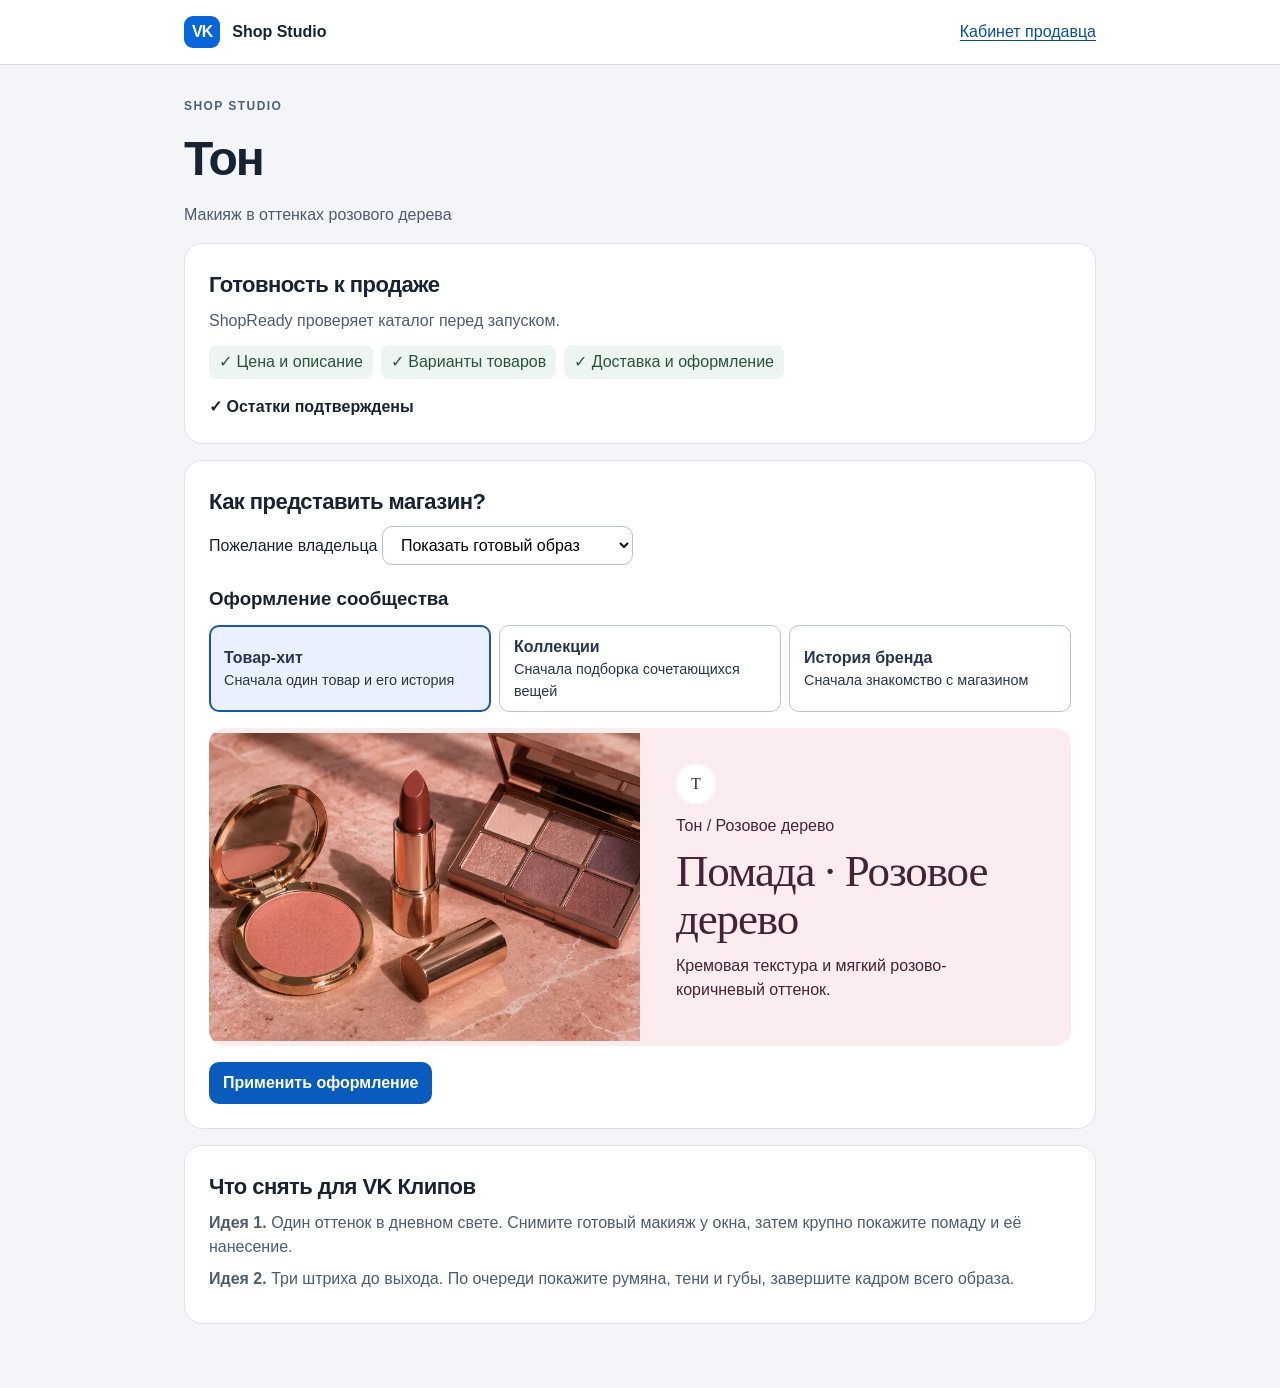
==== studio/index.html @ 1c3060d0 "Publish VK Commerce Loop demo" ====
<!doctype html>
<html lang="ru"><head><meta charset="utf-8"><meta name="viewport" content="width=device-width, initial-scale=1"><title>Shop Studio · VK Commerce Club</title><link rel="stylesheet" href="../club.css"><link rel="stylesheet" href="studio.css"></head><body><header><div class="bar"><b class="brand"><span class="mark">VK</span> Shop Studio</b><a id="club">Кабинет продавца</a></div></header><main id="app"></main><script type="module" src="studio.js"></script></body></html>
---- club.css ----
* { box-sizing: border-box }
:root { color-scheme: light; font: 16px/1.5 Inter, "Segoe UI", sans-serif; color: #172333; background: #f3f5f8 }
body { margin: 0 }
header { background: white; border-bottom: 1px solid #dae1eb }
.bar, main { width: min(960px, 100%); margin: auto; padding: 16px 24px }
.bar, .line, .brand, .actions { display: flex; align-items: center; gap: 12px }
.bar, .line { justify-content: space-between }
.mark { background: #0766d9; color: white; padding: 4px 8px; border-radius: 9px; letter-spacing: -1px }
main { padding-top: 32px; padding-bottom: 48px }
h1, h2, p { margin: 0 0 8px }
h1 { font-size: clamp(32px,6vw,48px); letter-spacing: -.04em }
h2 { font-size: 22px; letter-spacing: -.025em }
p { color: #4d5c70 }
.eyebrow { color: #4b607c; font-size: 12px; font-weight: 700; letter-spacing: .12em }
.grid { display: grid; grid-template-columns: 1.2fr 1fr; gap: 16px; margin-top: 24px }
section, details { background: white; padding: 24px; border-radius: 18px; border: 1px solid #dce3eb; margin-bottom: 16px }
.hero { background: #163e80; color: white; border-color: transparent }
.hero p { color: #e2edff }
.hero h2 { font-size: 40px; margin-bottom: 12px }
progress { width: 100%; height: 12px; accent-color: #6ce5c6 }
.line { border-top: 1px solid #e3e8ef; padding: 14px 0; flex-wrap: wrap }
.line:first-child { border: 0 }
.line p { margin: 2px 0 0 }
button, select { font: inherit; border-radius: 10px; padding: 9px 14px }
button { background: #095bbd; color: white; border: 0; font-weight: 600; cursor: pointer }
button:disabled, .tag { background: #eaf0f7; color: #4a5a70; cursor: default }
select { border: 1px solid #b5c1d0; background: white }
.tag { border-radius: 12px; padding: 5px 10px }
summary { cursor: pointer; font-weight: 650 }
details[open] summary { margin-bottom: 14px }
.actions { flex-wrap: wrap }
:focus-visible { outline: 3px solid #ed981d; outline-offset: 3px }
#notice { color: #134c3f }
@media(max-width:640px) {
 .grid { grid-template-columns: 1fr; gap: 0 }
 .bar { flex-wrap: wrap }
 main,.bar { padding-left: 16px; padding-right: 16px }
 section,details { padding: 18px }
}
.studio-entry { display:grid; grid-template-columns:minmax(180px,34%) 1fr; background:white; color:inherit; align-items:center; overflow:hidden; text-decoration:none; border:1px solid #dce3eb; border-radius:18px; margin-bottom:16px }
.studio-entry img { width:100%; height:180px; object-fit:cover }
.studio-entry div { padding:20px 24px }
.studio-entry strong { color:#095bbd }
.studio-entry:hover strong { text-decoration:underline }
@media(max-width:540px) { .studio-entry { grid-template-columns:1fr } .studio-entry img { height:145px } }
---- studio/studio.css ----
body { --ink:#452235; --paper:#fbecef }
body.home { --ink:#293e32; --paper:#eef1e7 }
a { color:#084e9c; text-underline-offset:3px }
section { margin-top:16px }
h3 { margin:20px 0 8px }
input { display:block; max-width:100%; margin:6px 0 12px; padding:10px; font:inherit; border:1px solid #8996a5; border-radius:9px }
.checks,.choices { display:flex; flex-wrap:wrap; gap:8px; margin:12px 0 16px }
.checks span { background:#edf5f0; color:#28543e; padding:5px 10px; border-radius:8px }
.choices button { flex:1 1 150px; text-align:left; border:1px solid #b8c4d4; background:white; color:#263650 }
.choices button[aria-pressed=true] { background:#e9f1ff; border:2px solid #1757a7; padding:8px 13px }
small { display:block; font-size:.9rem; font-weight:400 }
.cover,.item,.clipcard,.clip { display:grid; grid-template-columns:1fr 1fr; align-items:center; gap:0; overflow:hidden }
.cover { margin:16px 0; background:var(--paper); color:var(--ink); border-radius:16px }
.cover img,.clipcard img,.item img { width:100%; display:block; height:clamp(190px,24vw,330px); object-fit:cover }
.cover>div,.clipcard>div,.item>div { padding:clamp(16px,4vw,36px) }
.cover h2 { font:500 clamp(28px,4vw,45px)/1.06 Georgia,serif; margin:10px 0 }
.cover p { color:var(--ink) }
.cover.view-2 img { order:2 }
.cover.view-3 { background:#1f3348; color:white }
.cover.view-3 p { color:white }
.monogram { font-family:Georgia,serif; background:white; color:var(--ink); border-radius:50%; display:inline-grid; place-items:center; width:40px; height:40px; margin-bottom:10px }
.action { display:inline-block; padding:11px 16px; border-radius:10px; font-weight:600; text-decoration:none; background:#095bbd; color:white; margin:5px 0 }
.product { display:flex; justify-content:space-between; align-items:center; gap:12px; color:inherit; text-decoration:none; padding:14px 0; border-top:1px solid #dce3eb }
a.product:hover b { text-decoration:underline }
.product strong { white-space:nowrap }
.clipcard,.item { padding:0 }
.clip { margin-top:14px; gap:18px; align-items:start; grid-template-columns:minmax(200px,360px) 1fr }
.clip video { display:block; width:100%; border-radius:14px; background:#131820 }
.clip section { margin:0 }
main>h1 { margin-top:8px }
section select { max-width:100% }
@media(max-width:640px) {
 .cover,.item,.clipcard,.clip { grid-template-columns:1fr }
 .cover.view-2 img { order:0 }
 .clip video { max-height:58svh }
 section label select { display:block; width:100% }
 .choices button { flex:1 1 120px }
}
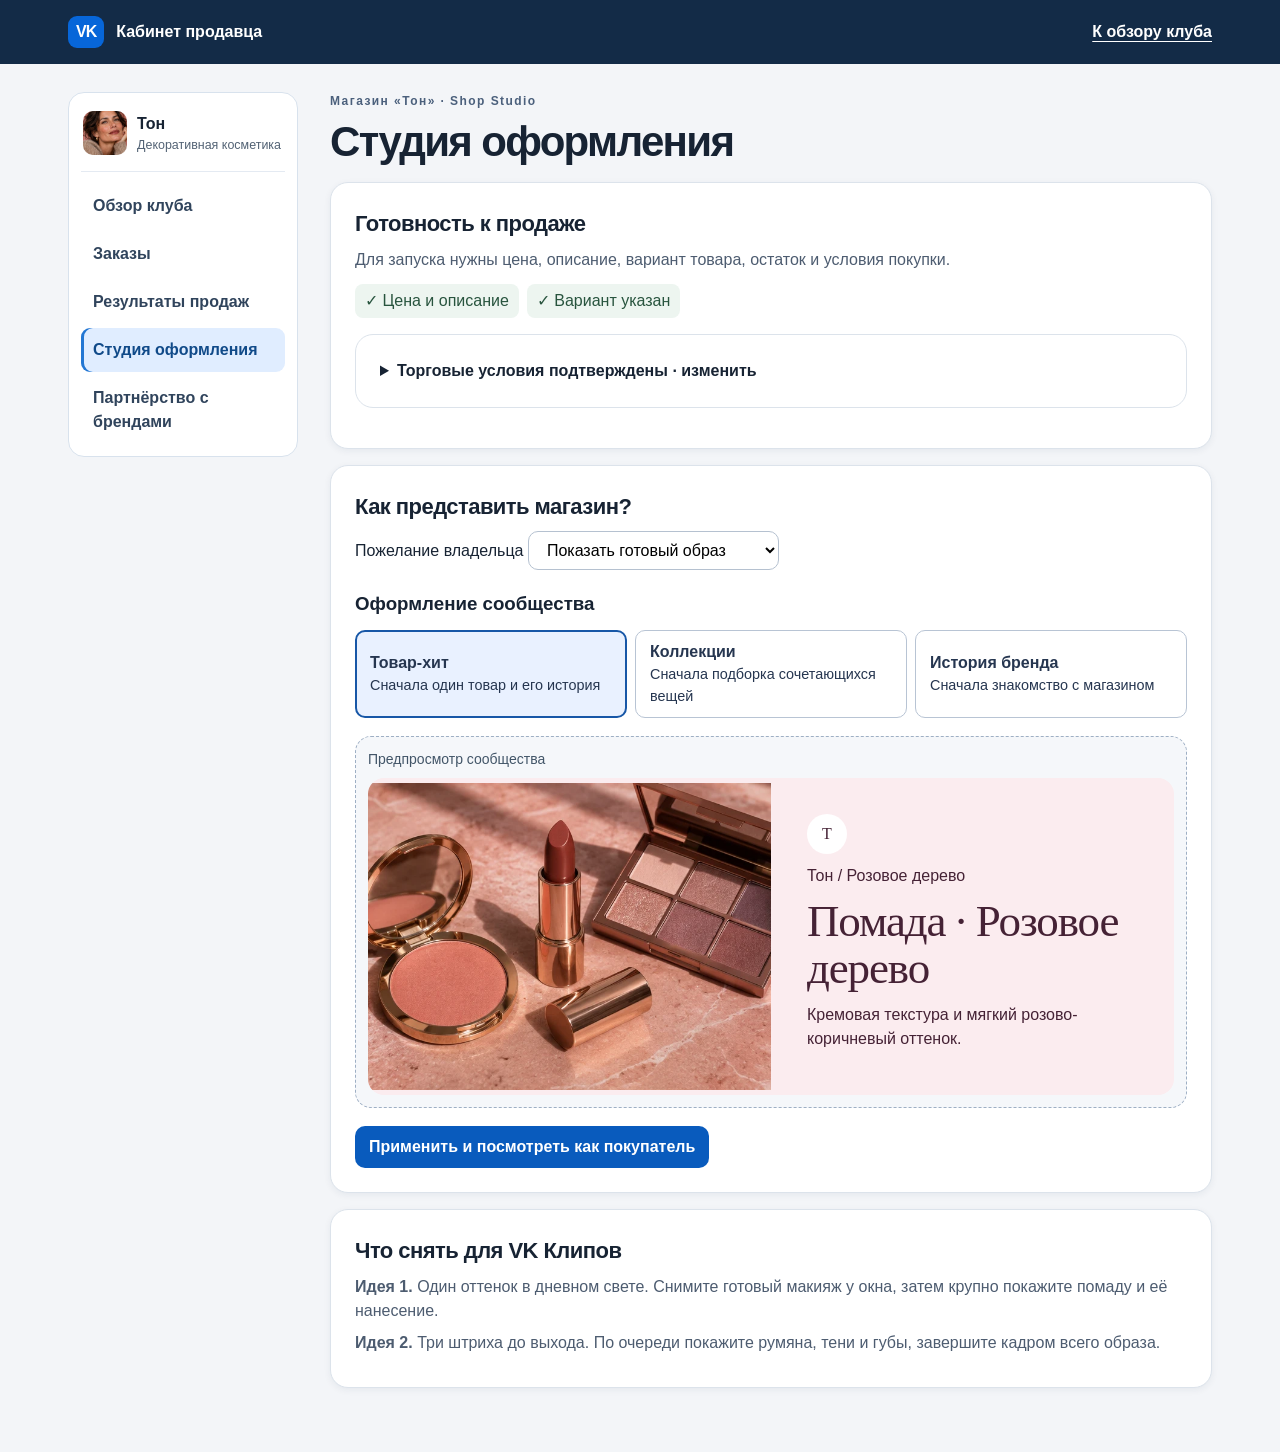
==== commit 656f0842: "Distinguish seller workspace from shopping in a community" ====
--- a/studio/index.html
+++ b/studio/index.html
@@ -1,2 +1,2 @@
 <!doctype html>
-<html lang="ru"><head><meta charset="utf-8"><meta name="viewport" content="width=device-width, initial-scale=1"><title>Shop Studio · VK Commerce Club</title><link rel="stylesheet" href="../club.css"><link rel="stylesheet" href="studio.css"></head><body><header><div class="bar"><b class="brand"><span class="mark">VK</span> Shop Studio</b><a id="club">Кабинет продавца</a></div></header><main id="app"></main><script type="module" src="studio.js"></script></body></html>
+<html lang="ru"><head><meta charset="utf-8"><meta name="viewport" content="width=device-width, initial-scale=1"><title>Shop Studio · VK Commerce Club</title><link rel="stylesheet" href="../club.css"><link rel="stylesheet" href="studio.css"></head><body><header class="context-bar"><div class="bar"><b class="brand"><span class="mark">VK</span><span id="role"></span></b><a id="club" class="header-link"></a></div></header><div id="shell"><div id="menu"></div><main id="app"></main></div><script type="module" src="studio.js"></script></body></html>
--- a/club.css
+++ b/club.css
@@ -37,9 +37,71 @@
  main,.bar { padding-left: 16px; padding-right: 16px }
  section,details { padding: 18px }
 }
-.studio-entry { display:grid; grid-template-columns:minmax(180px,34%) 1fr; background:white; color:inherit; align-items:center; overflow:hidden; text-decoration:none; border:1px solid #dce3eb; border-radius:18px; margin-bottom:16px }
-.studio-entry img { width:100%; height:180px; object-fit:cover }
-.studio-entry div { padding:20px 24px }
-.studio-entry strong { color:#095bbd }
-.studio-entry:hover strong { text-decoration:underline }
-@media(max-width:540px) { .studio-entry { grid-template-columns:1fr } .studio-entry img { height:145px } }
+.shop-heading { display:flex; align-items:center; flex-wrap:wrap; gap:16px }
+.shop-heading img { width:72px; height:72px; object-fit:cover; border-radius:14px }
+.shop-heading h1,.shop-heading p { margin:0 }
+.primary-link { margin-inline-start:auto; text-align:center; background:#095bbd; color:white; border-radius:10px; padding:12px 18px; font-weight:650; text-decoration:none }
+.hero-link { display:inline-block; color:white; padding-block:8px }
+#order-feedback:not(:empty) { margin-top:12px }
+#order-next { color:#095bbd }
+@media(max-width:540px) {
+ .primary-link { width:100% }
+ .shop-heading img { width:54px; height:54px }
+ nav[aria-label] { display:grid; grid-template-columns:1fr 1fr; gap:4px; background:#e6ecf4; border-radius:12px; padding:4px }
+ nav a { text-align:center; min-height:44px }
+}
+nav { display:flex; flex-wrap:wrap; gap:8px; margin:20px 0 }
+nav a { padding:8px 12px; border-radius:9px; color:#124c85 }
+nav a[aria-current=page] { background:#183e70; color:white; text-decoration:none }
+.metrics { display:grid; grid-template-columns:repeat(auto-fit,minmax(155px,1fr)); gap:12px; margin:18px 0 }
+.metrics div { background:#f1f5fa; padding:16px; border-radius:12px }
+.metrics strong { display:block; font-size:1.6rem }
+#partner-panel li { margin:14px 0 }
+
+/* Shared seller workspace and role header */
+.context-bar { position:sticky; inset-block-start:0; z-index:3; background:#132b47; color:white; border:0 }
+.context-bar .bar { width:min(1192px,100%); min-height:64px; padding-block:10px }
+.context-bar .mark { font-size:16px; line-height:1.45; letter-spacing:-1px }
+.context-bar label { display:flex; align-items:center; gap:10px; font-size:.88rem }
+.context-bar select { font:inherit; padding:6px 8px; color:#142e47 }
+.header-link { color:white; font-weight:600; text-underline-offset:4px; padding:6px 0 }
+.workspace { width:min(1192px,100%); margin:auto; padding:28px 24px 48px; display:grid; grid-template-columns:230px minmax(0,1fr); gap:32px; align-items:start }
+.workspace #app { padding:0; width:100%; margin:0 }
+.workspace-content { min-width:0 }
+.seller-menu { background:#fff; border:1px solid #d8e2ed; border-radius:16px; padding:12px }
+.shop-id { display:flex; align-items:center; gap:10px; padding:6px 2px 16px; border-bottom:1px solid #e4eaf2 }
+.shop-id img { width:44px; height:44px; object-fit:cover; border-radius:10px }
+.shop-id small { display:block; font-size:.78rem; color:#526274 }
+.seller-menu nav { display:grid; gap:4px; margin:12px 0 0; padding:0; background:transparent }
+.seller-menu nav a { text-decoration:none; text-align:start; color:#30445c; padding:10px 12px; font-weight:550 }
+.seller-menu nav a:hover { background:#edf2fa }
+.seller-menu nav a[aria-current=page] { color:#104a89; background:#e0edff; box-shadow:inset 3px 0 #2377d3 }
+.page-heading { display:flex; align-items:center; justify-content:space-between; flex-wrap:wrap; gap:12px; margin-bottom:18px }
+.role-link { background:white; color:#124c85; padding:10px 14px; border:1px solid #aac2df; border-radius:10px; font-weight:600; text-decoration:none }
+.workspace h1 { font-size:clamp(28px,3.3vw,42px); line-height:1.15 }
+.workspace .grid { margin-top:0 }
+.workspace .hero { background:linear-gradient(125deg,#193c71,#225593) }
+.workspace section { box-shadow:0 2px 7px #162e4810 }
+.context-bar + main, #app { scroll-margin-top:80px }
+:focus-visible { scroll-margin-block:85px 16px }
+@media(max-width:800px) {
+ .workspace { grid-template-columns:1fr; gap:18px; padding:16px }
+ .seller-menu { padding:10px }
+ .shop-id { padding:0 4px 8px }
+ .shop-id img { width:32px; height:32px }
+ .shop-id small { display:inline; margin-inline-start:8px }
+ .seller-menu nav { display:flex; overflow-x:auto; flex-wrap:nowrap; border-radius:0; margin-top:6px }
+ .seller-menu nav a { flex-shrink:0; font-size:.9rem; min-height:42px; align-content:center }
+ .seller-menu nav a[aria-current=page] { box-shadow:inset 0 -2px #2377d3 }
+}
+@media(max-width:540px) {
+ .context-bar .bar { gap:5px 12px; min-height:54px; padding:8px 12px }
+ .context-bar label { font-size:0; gap:0 }
+ .context-bar select { font-size:.86rem; max-width:135px }
+ .context-bar .brand { gap:6px; font-size:.95rem }
+}
+.workspace > #menu { min-width:0 }
+@media(max-width:800px) {
+ .seller-menu nav { display:grid; grid-template-columns:repeat(2,minmax(0,1fr)); overflow:visible }
+ .seller-menu nav a { font-size:.88rem; line-height:1.25; padding:8px; min-height:40px }
+}
--- a/studio/studio.css
+++ b/studio/studio.css
@@ -36,3 +36,31 @@
  section label select { display:block; width:100% }
  .choices button { flex:1 1 120px }
 }
+
+#stock label {display:block;margin:12px 0} #stock input[type=checkbox] {display:inline;width:auto;margin:0 5px 0 0}
+
+.store-heading,.completion-actions { display:flex; align-items:center; justify-content:space-between; gap:12px; flex-wrap:wrap }
+.completion-actions { justify-content:flex-start }
+@media(max-width:640px) {
+ .store-heading,.completion-actions { align-items:stretch; flex-direction:column }
+ .store-heading .action,.completion-actions a,#apply,#order { width:100%; text-align:center }
+ .completion-actions a { padding:12px }
+}
+
+.preview-frame { margin:18px 0; padding:12px; border:1px dashed #9eafc4; border-radius:16px; background:#f5f7fa }
+.preview-frame>p { color:#425568; font-size:.875rem }
+.preview-frame .cover { margin:0 }
+body.buyer { background:#fcf7f7; color:var(--ink) }
+body.buyer.home { background:#f5f7f1 }
+.buyer .context-bar { background:var(--ink) }
+.buyer .context-bar .mark { background:white; color:var(--ink) }
+.buyer .header-link { color:white; font-size:.92rem }
+.community-shell main { max-width:940px; padding-top:18px }
+.community-location { display:flex; align-items:center; flex-wrap:wrap; gap:8px; border-bottom:1px solid #d8d0d1; padding-bottom:12px; margin-bottom:20px; font-size:.92rem }
+.community-location a,.community-location strong { color:var(--ink) }
+.buyer h1 { font:500 clamp(36px,5vw,58px)/1.1 Georgia,serif; letter-spacing:-.035em }
+.buyer .action,.buyer #order { background:var(--ink) }
+.buyer section { border-color:#ddd7d4 }
+.buyer .store-heading { margin:12px 0 }
+.buyer .cover { border-radius:22px }
+.workspace .header-link,.context-bar .header-link { color:white }
